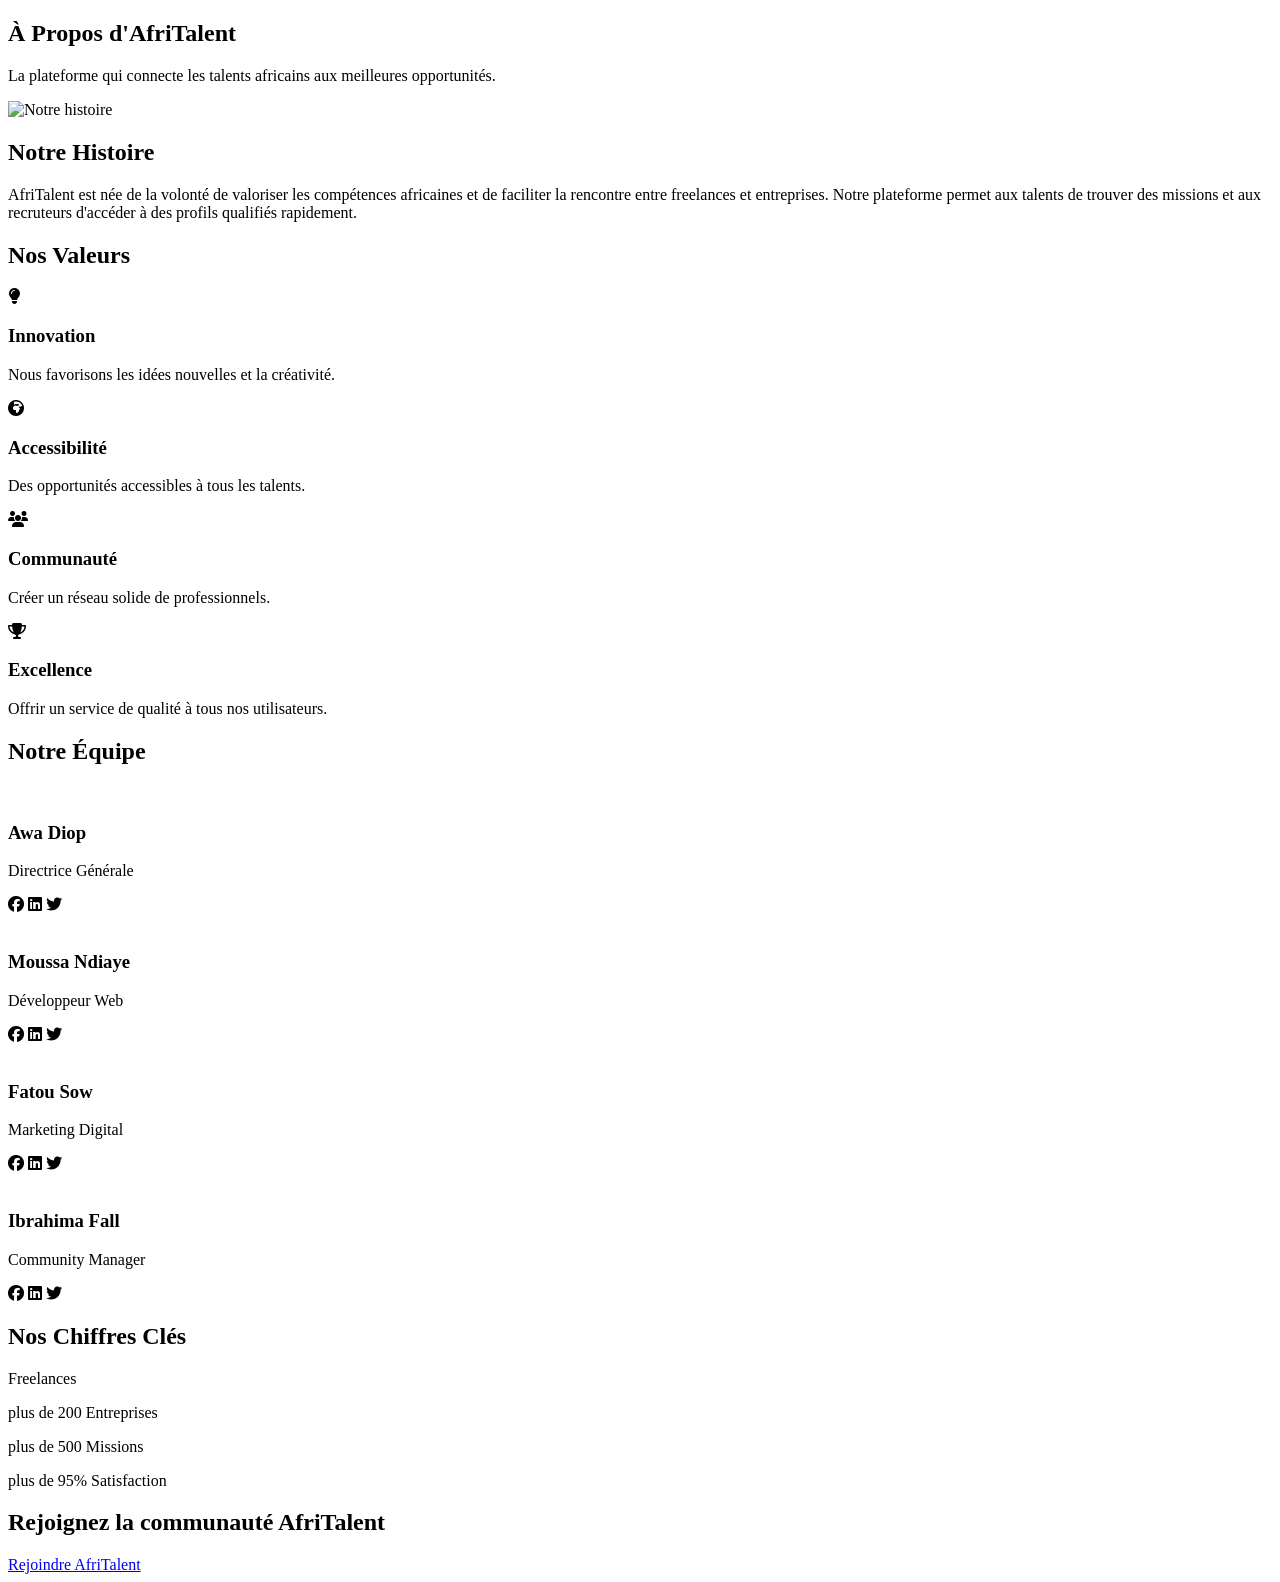
==== about.html @ 9673b074 "COMMIT 3 : Page A propos - section Chiffres Clés" ====
<!DOCTYPE html>
<html lang="fr">

<head>
    <meta charset="UTF-8">
    <meta name="viewport" content="width=device-width, initial-scale=1.0">
    <title>À Propos - AfriTalent</title>

    <link rel="stylesheet" href="style.css">

    <link rel="stylesheet"
        href="https://cdnjs.cloudflare.com/ajax/libs/font-awesome/6.5.1/css/all.min.css">
</head>

<body>

    <!-- HERO -->

    <section class="hero">
        <h1>À Propos d'AfriTalent</h1>
        <p>La plateforme qui connecte les talents africains aux meilleures opportunités.</p>
    </section>

    <!-- NOTRE HISTOIRE -->

    <section class="histoire">

        <div class="histoire-image">
            <img src="images/histoire.jpg" alt="Notre histoire">
        </div>

        <div class="histoire-text">
            <h2>Notre Histoire</h2>

            <p>
                AfriTalent est née de la volonté de valoriser les compétences africaines
                et de faciliter la rencontre entre freelances et entreprises.
                Notre plateforme permet aux talents de trouver des missions et aux
                recruteurs d'accéder à des profils qualifiés rapidement.
            </p>

        </div>

    </section>

    <!-- NOS VALEURS -->

    <section class="valeurs">

        <h2>Nos Valeurs</h2>

        <div class="valeurs-grid">

            <div class="valeur">
                <i class="fas fa-lightbulb"></i>
                <h3>Innovation</h3>
                <p>Nous favorisons les idées nouvelles et la créativité.</p>
            </div>

            <div class="valeur">
                <i class="fas fa-globe-africa"></i>
                <h3>Accessibilité</h3>
                <p>Des opportunités accessibles à tous les talents.</p>
            </div>

            <div class="valeur">
                <i class="fas fa-users"></i>
                <h3>Communauté</h3>
                <p>Créer un réseau solide de professionnels.</p>
            </div>

            <div class="valeur">
                <i class="fas fa-trophy"></i>
                <h3>Excellence</h3>
                <p>Offrir un service de qualité à tous nos utilisateurs.</p>
            </div>

        </div>

    </section>

    <!-- EQUIPE -->

    <section class="equipe">

        <h2>Notre Équipe</h2>

        <div class="equipe-grid">

            <div class="membre">
                <img src="images/membre1.jpg" alt="">
                <h3>Awa Diop</h3>
                <p>Directrice Générale</p>

                <div class="social">
                    <i class="fab fa-facebook"></i>
                    <i class="fab fa-linkedin"></i>
                    <i class="fab fa-twitter"></i>
                </div>
            </div>

            <div class="membre">
                <img src="images/membre2.jpg" alt="">
                <h3>Moussa Ndiaye</h3>
                <p>Développeur Web</p>

                <div class="social">
                    <i class="fab fa-facebook"></i>
                    <i class="fab fa-linkedin"></i>
                    <i class="fab fa-twitter"></i>
                </div>
            </div>

            <div class="membre">
                <img src="images/membre3.jpg" alt="">
                <h3>Fatou Sow</h3>
                <p>Marketing Digital</p>

                <div class="social">
                    <i class="fab fa-facebook"></i>
                    <i class="fab fa-linkedin"></i>
                    <i class="fab fa-twitter"></i>
                </div>
            </div>

            <div class="membre">
                <img src="images/membre4.jpg" alt="">
                <h3>Ibrahima Fall</h3>
                <p>Community Manager</p>

                <div class="social">
                    <i class="fab fa-facebook"></i>
                    <i class="fab fa-linkedin"></i>
                    <i class="fab fa-twitter"></i>
                </div>
            </div>

        </div>

    </section>

    <!-- CHIFFRES CLES -->

    <section class="stats">

        <h2>Nos Chiffres Clés</h2>

        <div class="stats-grid">

            <div class="box">
                <span class="counter" data-target="1000"></span>
                <p>Freelances</p>
            </div>

            <div class="box">
                <span class="counter" data-target="200"></span>
                <p>plus de 200 Entreprises</p>
            </div>

            <div class="box">
                <span class="counter" data-target="500"></span>
                <p>plus de 500 Missions</p>
            </div>

            <div class="box">
                <span class="counter" data-target="95"></span>
                <p> plus de 95% Satisfaction</p>
            </div>

        </div>

    </section>

    <!-- CTA -->

    <section class="cta">

        <h2>Rejoignez la communauté AfriTalent</h2>

        <a href="#" class="btn">
            Rejoindre AfriTalent
        </a>

    </section>

    <script src="main.js"></script>

</body>
</html>
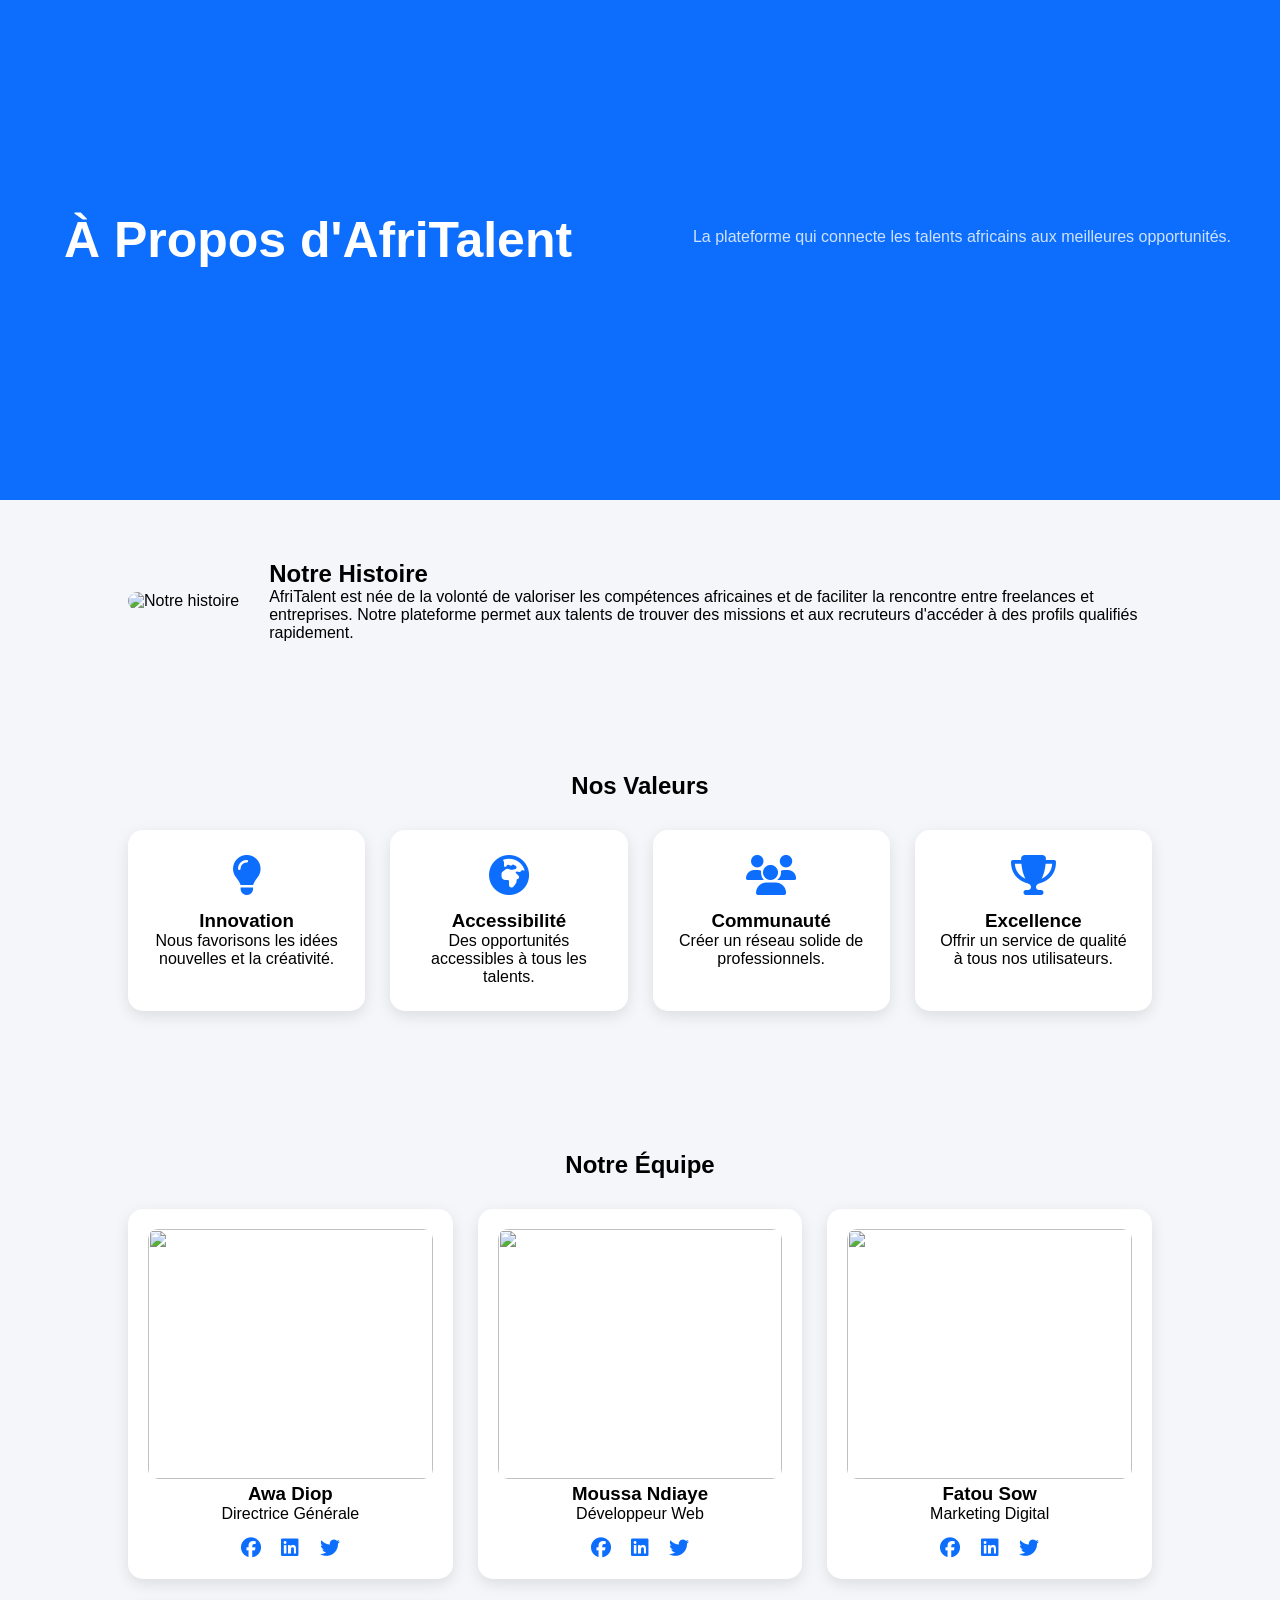
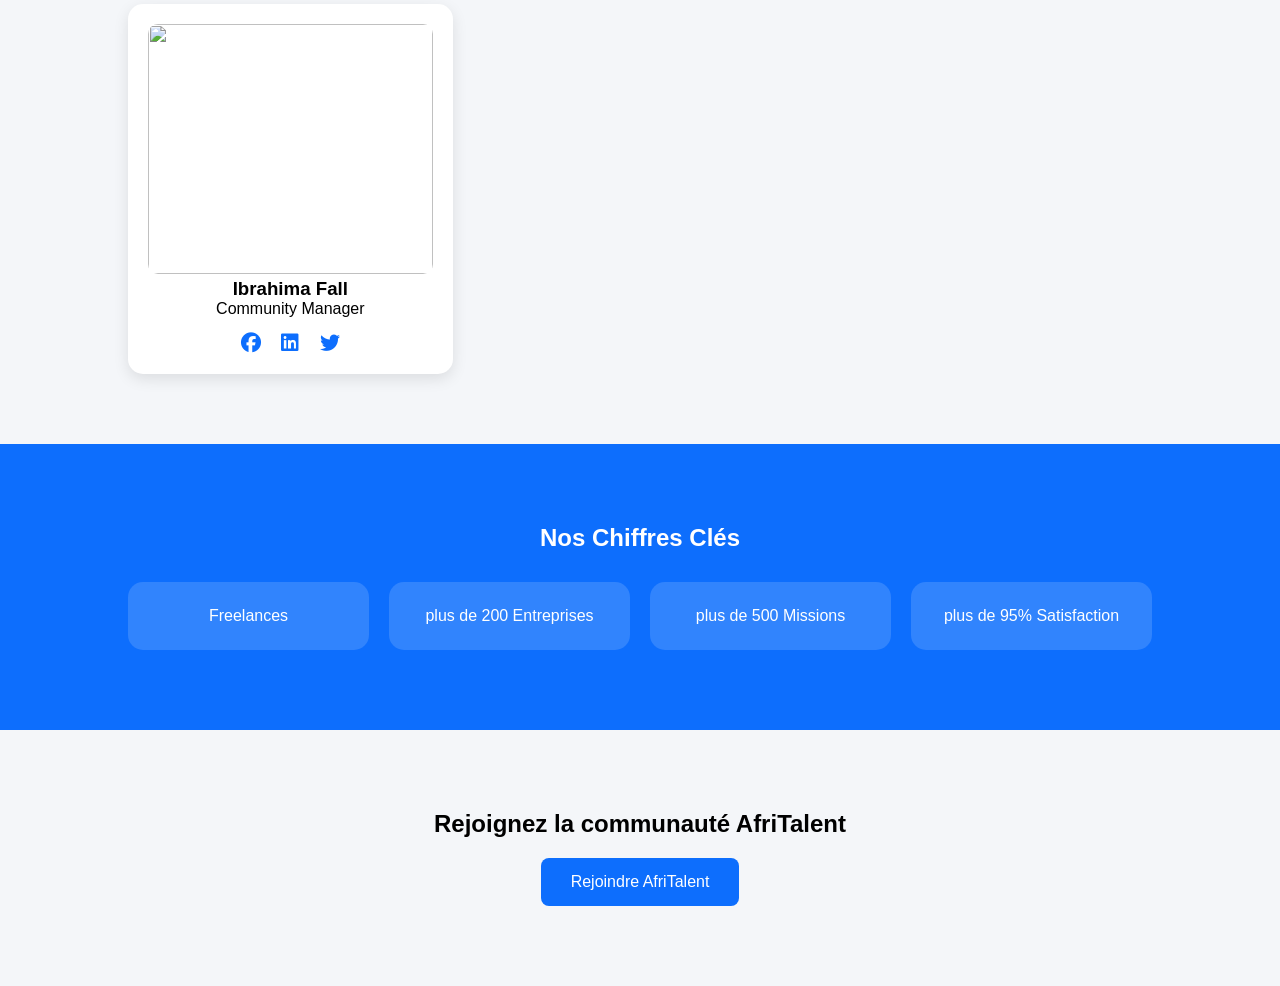
==== commit 9d9ea8ac: "Mise a jour section A propo + compteur animé" ====
--- a/about.html
+++ b/about.html
@@ -6,7 +6,7 @@
     <meta name="viewport" content="width=device-width, initial-scale=1.0">
     <title>À Propos - AfriTalent</title>
 
-    <link rel="stylesheet" href="style.css">
+    <link rel="stylesheet" href="css/style.css">
 
     <link rel="stylesheet"
         href="https://cdnjs.cloudflare.com/ajax/libs/font-awesome/6.5.1/css/all.min.css">
@@ -183,7 +183,7 @@
 
     </section>
 
-    <script src="main.js"></script>
+    <script src="js/main.js"></script>
 
 </body>
 </html>
--- a/css/style.css
+++ b/css/style.css
@@ -0,0 +1,1252 @@
+/* =========================
+   RESET
+========================= */
+
+*{
+    margin:0;
+    padding:0;
+    box-sizing:border-box;
+}
+
+body{
+    font-family:Arial, Helvetica, sans-serif;
+    background:#fff;
+}
+
+/* =========================
+   VARIABLES
+========================= */
+
+:root{
+    --af-primary:#E8541C;
+    --af-dark:#1A1A2E;
+    --af-accent:#F5A623;
+    --af-light:#F7F4EF;
+    --af-text:#2C2C2A;
+}
+
+/* =========================
+   NAVBAR
+========================= */
+
+.nav-bar{
+    background:var(--af-dark);
+    padding:10px 20px;
+    display:flex;
+    align-items:center;
+    justify-content:space-between;
+}
+
+.nav-logo{
+    display:flex;
+    align-items:center;
+    gap:8px;
+    color:#fff;
+    font-size:18px;
+    font-weight:bold;
+}
+
+.logo-badge{
+    width:30px;
+    height:30px;
+    border-radius:6px;
+    background:var(--af-primary);
+    color:#fff;
+    display:flex;
+    justify-content:center;
+    align-items:center;
+}
+
+.nav-links{
+    list-style:none;
+    display:flex;
+    gap:20px;
+}
+
+.nav-links li{
+    color:#fff;
+    cursor:pointer;
+}
+
+.nav-links a{
+    color:#fff;
+    text-decoration:none;
+}
+
+.nav-links li:hover,
+.nav-links a:hover{
+    color:var(--af-primary);
+}
+
+.nav-cta{
+    background:var(--af-primary);
+    color:#fff;
+    padding:8px 15px;
+    border-radius:6px;
+    cursor:pointer;
+    font-weight:600;
+}
+
+.dark-toggle{
+    border:1px solid rgba(255,255,255,.2);
+    color:#fff;
+    padding:6px 10px;
+    border-radius:6px;
+    cursor:pointer;
+}
+
+/* =========================
+   HERO
+========================= */
+
+.hero{
+    background:var(--af-dark);
+    min-height:500px;
+    padding:50px;
+    display:grid;
+    grid-template-columns:1fr 1fr;
+    align-items:center;
+    gap:40px;
+}
+
+.hero-tag{
+    display:inline-block;
+    background:rgba(232,84,28,.15);
+    color:var(--af-primary);
+    padding:6px 15px;
+    border-radius:20px;
+    margin-bottom:15px;
+}
+
+.hero h1{
+    color:#fff;
+    font-size:50px;
+    line-height:1.2;
+    margin-bottom:20px;
+}
+
+.hero h1 span{
+    color:var(--af-primary);
+}
+
+.hero p{
+    color:rgba(255,255,255,.8);
+    line-height:1.8;
+    margin-bottom:25px;
+}
+
+.hero-btns{
+    display:flex;
+    gap:15px;
+}
+
+.btn-primary{
+    background:var(--af-primary);
+    color:#fff;
+    padding:12px 20px;
+    border-radius:8px;
+    cursor:pointer;
+}
+
+.btn-outline{
+    border:1px solid rgba(255,255,255,.4);
+    color:#fff;
+    padding:12px 20px;
+    border-radius:8px;
+    cursor:pointer;
+}
+
+.hero-visual{
+    background:rgba(232,84,28,.08);
+    border:1px solid rgba(232,84,28,.2);
+    border-radius:15px;
+    padding:25px;
+}
+
+.hero-map-bg{
+    text-align:center;
+    font-size:80px;
+    margin-bottom:20px;
+}
+
+.float-card{
+    background:rgba(255,255,255,.08);
+    border:1px solid rgba(255,255,255,.1);
+    border-radius:10px;
+    padding:10px;
+    display:flex;
+    align-items:center;
+    gap:10px;
+    margin-bottom:10px;
+    color:#fff;
+}
+
+.avatar{
+    width:35px;
+    height:35px;
+    border-radius:50%;
+    background:var(--af-primary);
+    color:#fff;
+    display:flex;
+    justify-content:center;
+    align-items:center;
+    font-weight:bold;
+}
+
+.online-dot{
+    width:8px;
+    height:8px;
+    border-radius:50%;
+    background:#22c55e;
+    margin-left:auto;
+}
+
+/* =========================
+   STATS
+========================= */
+
+.stats-bar{
+    background:var(--af-primary);
+    display:grid;
+    grid-template-columns:repeat(3,1fr);
+    text-align:center;
+    padding:20px;
+}
+
+.stat-num{
+    color:#fff;
+    font-size:30px;
+    font-weight:bold;
+}
+
+.stat-label{
+    color:rgba(255,255,255,.8);
+    margin-top:5px;
+}
+/* =========================
+   SECTIONS
+========================= */
+
+.section{
+    padding:50px;
+}
+
+.section-alt{
+    padding:50px;
+    background:#f8f8f8;
+}
+
+.section-label{
+    color:var(--af-primary);
+    text-transform:uppercase;
+    letter-spacing:2px;
+    font-size:12px;
+    margin-bottom:10px;
+}
+
+.section-title{
+    font-size:32px;
+    font-weight:bold;
+    margin-bottom:30px;
+    color:var(--af-dark);
+}
+
+/* =========================
+   COMMENT ÇA MARCHE
+========================= */
+
+.bento-grid{
+    display:grid;
+    grid-template-columns:2fr 1fr 1fr;
+    gap:15px;
+}
+
+.bento-card{
+    background:#fff;
+    border:1px solid #e5e5e5;
+    border-radius:15px;
+    padding:20px;
+    transition:0.3s;
+}
+
+.bento-card:hover{
+    transform:translateY(-5px);
+    box-shadow:0 10px 25px rgba(0,0,0,.08);
+}
+
+/* =========================
+   SECTIONS
+========================= */
+
+.section{
+    padding:50px;
+}
+
+.section-alt{
+    padding:50px;
+    background:#f8f8f8;
+}
+
+.section-label{
+    color:var(--af-primary);
+    text-transform:uppercase;
+    letter-spacing:2px;
+    font-size:12px;
+    margin-bottom:10px;
+}
+
+.section-title{
+    font-size:32px;
+    font-weight:bold;
+    margin-bottom:30px;
+    color:var(--af-dark);
+}
+
+/* =========================
+   COMMENT ÇA MARCHE
+========================= */
+
+.bento-grid{
+    display:grid;
+    grid-template-columns:2fr 1fr 1fr;
+    gap:15px;
+}
+
+.bento-card{
+    background:#fff;
+    border:1px solid #e5e5e5;
+    border-radius:15px;
+    padding:20px;
+    transition:0.3s;
+}
+
+.bento-card:hover{
+    transform:translateY(-5px);
+    box-shadow:0 10px 25px rgba(0,0,0,.08);
+}
+
+.bento-big{
+    grid-row:span 2;
+}
+
+.bento-step-num{
+    font-size:40px;
+    font-weight:bold;
+    color:rgba(232,84,28,.3);
+    margin-bottom:10px;
+}
+
+.bento-icon{
+    font-size:30px;
+    margin-bottom:15px;
+}
+
+.bento-card h3{
+    margin-bottom:10px;
+    color:var(--af-dark);
+}
+
+.bento-card p{
+    color:#666;
+    line-height:1.7;
+}
+
+/* =========================
+   CATÉGORIES
+========================= */
+
+.cat-grid{
+    display:grid;
+    grid-template-columns:repeat(3,1fr);
+    gap:20px;
+}
+
+.cat-card{
+    background:#fff;
+    border:1px solid #ddd;
+    border-radius:12px;
+    padding:25px;
+    text-align:center;
+    transition:0.3s;
+    cursor:pointer;
+}
+
+.cat-card:hover{
+    border-color:var(--af-primary);
+    transform:translateY(-5px);
+}
+
+.cat-icon{
+    font-size:40px;
+    margin-bottom:10px;
+}
+
+.cat-name{
+    font-size:18px;
+    font-weight:600;
+    color:var(--af-dark);
+    margin-bottom:5px;
+}
+
+.cat-count{
+    color:#777;
+    font-size:14px;
+}
+
+/* =========================
+   PAGE FREELANCES
+========================= */
+
+.filter-bar{
+    display:flex;
+    gap:10px;
+    margin-bottom:30px;
+    flex-wrap:wrap;
+}
+
+.filter-btn{
+    border:1px solid #ddd;
+    background:#fff;
+    padding:10px 18px;
+    border-radius:25px;
+    cursor:pointer;
+    transition:0.3s;
+}
+
+.filter-btn:hover{
+    background:var(--af-primary);
+    color:#fff;
+    border-color:var(--af-primary);
+}
+
+.filter-btn.active{
+    background:var(--af-primary);
+    color:#fff;
+    border-color:var(--af-primary);
+}
+
+.freelance-grid{
+    display:grid;
+    grid-template-columns:repeat(3,1fr);
+    gap:20px;
+}
+
+.fl-card{
+    background:#fff;
+    border:1px solid #ddd;
+    border-radius:15px;
+    padding:20px;
+    transition:0.3s;
+}
+
+.fl-card:hover{
+    transform:translateY(-5px);
+    box-shadow:0 10px 25px rgba(0,0,0,.08);
+}
+
+.fl-avatar{
+    width:60px;
+    height:60px;
+    border-radius:50%;
+    background:var(--af-primary);
+    color:#fff;
+    display:flex;
+    align-items:center;
+    justify-content:center;
+    font-weight:bold;
+    margin-bottom:15px;
+}
+
+.fl-name{
+    font-size:18px;
+    font-weight:600;
+    color:var(--af-dark);
+    margin-bottom:5px;
+}
+
+.fl-role{
+    color:#666;
+    margin-bottom:10px;
+}
+
+.fl-stars{
+    color:#f5a623;
+    margin-bottom:10px;
+    font-size:18px;
+}
+
+.fl-rate{
+    display:inline-block;
+    background:rgba(232,84,28,.1);
+    color:var(--af-primary);
+    padding:8px 12px;
+    border-radius:8px;
+    font-weight:600;
+}
+/* =========================
+   TARIFS
+========================= */
+
+.pricing-grid{
+    display:grid;
+    grid-template-columns:repeat(3,1fr);
+    gap:20px;
+}
+
+.price-card{
+    background:#fff;
+    border:1px solid #ddd;
+    border-radius:15px;
+    padding:25px;
+    text-align:center;
+    position:relative;
+    transition:0.3s;
+}
+
+.price-card:hover{
+    transform:translateY(-5px);
+    box-shadow:0 10px 25px rgba(0,0,0,.08);
+}
+
+.price-card.featured{
+    border:2px solid var(--af-primary);
+}
+
+.popular-badge{
+    position:absolute;
+    top:-12px;
+    left:50%;
+    transform:translateX(-50%);
+    background:var(--af-primary);
+    color:#fff;
+    padding:5px 12px;
+    border-radius:20px;
+    font-size:12px;
+}
+
+.price-name{
+    font-size:20px;
+    font-weight:600;
+    margin-bottom:10px;
+}
+
+.price-amount{
+    font-size:40px;
+    font-weight:bold;
+    color:var(--af-primary);
+}
+
+.price-period{
+    color:#777;
+    margin-bottom:20px;
+}
+
+.price-features{
+    text-align:left;
+    margin:20px 0;
+}
+
+.price-feature{
+    margin-bottom:10px;
+}
+
+.price-btn{
+    width:100%;
+    padding:12px;
+    border:none;
+    border-radius:8px;
+    background:var(--af-primary);
+    color:#fff;
+    cursor:pointer;
+}
+
+/* =========================
+   FAQ
+========================= */
+
+.faq-item{
+    margin-bottom:10px;
+}
+
+.faq-body{
+    line-height:1.8;
+    color:#666;
+}
+
+/* =========================
+   ABOUT
+========================= */
+
+.team-grid{
+    display:grid;
+    grid-template-columns:repeat(4,1fr);
+    gap:20px;
+}
+
+.team-card{
+    background:#fff;
+    border:1px solid #ddd;
+    border-radius:15px;
+    padding:20px;
+    text-align:center;
+}
+
+.team-avatar{
+    width:70px;
+    height:70px;
+    border-radius:50%;
+    margin:auto;
+    margin-bottom:15px;
+    display:flex;
+    align-items:center;
+    justify-content:center;
+    color:#fff;
+    background:var(--af-primary);
+    font-size:22px;
+    font-weight:bold;
+}
+
+.team-name{
+    font-size:18px;
+    font-weight:600;
+}
+
+.team-role{
+    color:#777;
+}
+
+.values-grid{
+    display:grid;
+    grid-template-columns:repeat(4,1fr);
+    gap:20px;
+}
+
+.value-card{
+    background:#fff;
+    border:1px solid #ddd;
+    border-radius:15px;
+    padding:20px;
+    text-align:center;
+}
+
+.value-icon{
+    font-size:40px;
+    margin-bottom:10px;
+}
+
+.value-name{
+    font-size:18px;
+    font-weight:600;
+    margin-bottom:10px;
+}
+
+.value-desc{
+    color:#666;
+    line-height:1.7;
+}
+
+/* =========================
+   CONTACT
+========================= */
+
+.contact-grid{
+    display:grid;
+    grid-template-columns:2fr 1fr;
+    gap:30px;
+}
+
+.form-group{
+    margin-bottom:15px;
+}
+
+.form-label{
+    display:block;
+    margin-bottom:5px;
+    font-weight:600;
+}
+
+.form-input{
+    width:100%;
+    padding:12px;
+    border:1px solid #ddd;
+    border-radius:8px;
+}
+
+.form-input:focus{
+    outline:none;
+    border-color:var(--af-primary);
+}
+
+.form-error{
+    color:red;
+    font-size:13px;
+    margin-top:5px;
+}
+
+.contact-info{
+    line-height:2;
+}
+
+.map-placeholder{
+    margin-top:20px;
+    border:1px solid #ddd;
+    border-radius:10px;
+    height:180px;
+    display:flex;
+    align-items:center;
+    justify-content:center;
+    background:#f5f5f5;
+}
+
+/* =========================
+   CTA
+========================= */
+
+.cta-section{
+    background:var(--af-primary);
+    text-align:center;
+    padding:60px 20px;
+}
+
+.cta-section h2{
+    color:#fff;
+    margin-bottom:15px;
+}
+
+.cta-section p{
+    color:rgba(255,255,255,.8);
+    margin-bottom:20px;
+}
+
+/* =========================
+   FOOTER
+========================= */
+
+.footer{
+    background:#111;
+    color:#fff;
+    padding:50px;
+    display:grid;
+    grid-template-columns:repeat(3,1fr);
+    gap:30px;
+}
+
+.footer h3,
+.footer h4{
+    margin-bottom:15px;
+}
+
+.footer p{
+    color:rgba(255,255,255,.7);
+    margin-bottom:10px;
+}
+
+.footer-copy{
+    background:#000;
+    color:#999;
+    text-align:center;
+    padding:15px;
+}
+
+/* =========================
+   RESPONSIVE
+========================= */
+
+@media(max-width:992px){
+
+    .hero{
+        grid-template-columns:1fr;
+    }
+
+    .bento-grid{
+        grid-template-columns:1fr;
+    }
+
+    .cat-grid{
+        grid-template-columns:1fr 1fr;
+    }
+
+    .freelance-grid{
+        grid-template-columns:1fr 1fr;
+    }
+
+    .pricing-grid{
+        grid-template-columns:1fr;
+    }
+
+    .team-grid{
+        grid-template-columns:1fr 1fr;
+    }
+
+    .values-grid{
+        grid-template-columns:1fr 1fr;
+    }
+
+    .contact-grid{
+        grid-template-columns:1fr;
+    }
+
+    .footer{
+        grid-template-columns:1fr;
+    }
+}
+
+@media(max-width:768px){
+
+    .nav-bar{
+        flex-direction:column;
+        gap:15px;
+    }
+
+    .nav-links{
+        flex-wrap:wrap;
+        justify-content:center;
+    }
+
+    .cat-grid,
+    .freelance-grid,
+    .team-grid,
+    .values-grid{
+        grid-template-columns:1fr;
+    }
+
+    .hero h1{
+        font-size:35px;
+    }
+}
+ /* tablette 768px */
+ @media(max-width:768px) {
+  .nav-bar nav {
+    display: none; /* cache  le menu ,on mettra le burger aprés */
+  }
+  .container {
+    padding: 20px;
+  }
+}
+/* mobile 375px */
+@media(max-width:375px) {
+  h1 {
+    font-size:24px;
+  }
+  .container {
+    padding: 10px;
+  }
+  }
+ card-img-top { 
+  height: 250px; 
+  object-fit: cover; 
+}
+
+.stars { 
+  color: #ffc107; 
+}
+
+.freelance-card {
+  transition: all 0.3s ease;
+}
+
+/* Media queries responsive */
+@media (max-width: 576px) {
+  .card-img-top { 
+    height: 200px; 
+  }}
+
+  .card-title {
+    font-size: 1.1rem;
+  }
+ 
+ *{
+    margin : 0;
+    padding: 0;
+    box-sizing:border-box ;
+}
+
+body{
+    font-family:Arial, sans-serif;
+    background:#f4f6f9;
+}
+
+header{
+    background:#0d6efd;
+    color:white;
+    text-align:center;
+    padding:60px 20px;
+}
+
+header h1{
+    font-size:3rem;
+}
+
+.pricing{
+    max-width:1200px;
+    margin:60px auto;
+    display:grid;
+    grid-template-columns:repeat(auto-fit,minmax(300px,1fr));
+    gap:30px;
+    padding:20px;
+}
+
+.card-plan{
+    background:white;
+    padding:35px;
+    border-radius:20px;
+    box-shadow:0 5px 20px rgba(0,0,0,.1);
+    text-align:center;
+    transition:.4s;
+    position:relative;
+}
+
+.card-plan:hover{
+    transform:translateY(-10px);
+}
+
+.popular{
+    border:4px solid #0d6efd;
+    transform:scale(1.05);
+}
+
+.badge-pop{
+    position:absolute;
+    top:-15px;
+    right:20px;
+    background:#ff9800;
+    color:white;
+    padding:8px 15px;
+    border-radius:30px;
+    font-size:12px;
+    font-weight:bold;
+}
+
+.price{
+    font-size:35px;
+    color:#0d6efd;
+    font-weight:bold;
+    margin:20px 0;
+}
+
+.price span{
+    font-size:16px;
+}
+
+.card-plan ul{
+    list-style:none;
+    margin:20px 0;
+}
+
+.card-plan ul li{
+    padding:10px;
+}
+
+.fa-check{
+    color:green;
+}
+
+.fa-xmark{
+    color:red;
+}
+
+.btn-plan{
+    background:#0d6efd;
+    color:white;
+    border:none;
+    padding:12px 25px;
+    border-radius:8px;
+    cursor:pointer;
+    font-size:16px;
+}
+
+.btn-plan:hover{
+    background:#084298;
+}
+
+.faq-section{
+    margin-top:80px;
+    margin-bottom:80px;
+}
+
+.faq-title{
+    text-align:center;
+    margin-bottom:30px;
+}
+
+@media(max-width:768px){
+
+    .popular{
+        transform:none;
+    }
+
+    header h1{
+        font-size:2rem;
+    }
+}
+/* HERO ASYMÉTRIQUE */
+.hero {
+    background-color: #0fce55;
+    display: grid;
+    grid-template-columns: 1fr 1fr;
+    gap: 3rem;
+    padding: 4rem var(--espacement);
+}
+.hero h1 span { color: var(--couleur-primaire); }
+
+/* BENTO GRID */
+.bento-grid {
+  display: grid;
+  grid-template-columns: repeat(3, 1fr);
+  gap: 1rem;
+}
+.bento-item {
+  background: white;
+  padding: 2rem;
+  border-radius: var(--border-radius);
+}
+
+/* HOVER EFFETS */
+.card {
+  background: white;
+  padding: 2rem;
+  border-radius: var(--border-radius);
+  transition: all 0.3s ease;
+}
+.card:hover {
+  transform: translateY(-5px);
+  box-shadow: 0 10px 25px rgba(0,0,0,0.1);
+}
+*{
+margin:0;
+padding:0;
+box-sizing:border-box;
+}
+
+body{
+font-family:Arial,sans-serif;
+background:#f5f7fa;
+}
+
+.hero{
+background:#0d6efd;
+color:white;
+text-align:center;
+padding:80px 20px;
+}
+
+.histoire{
+display:flex;
+flex-wrap:wrap;
+align-items:center;
+gap:30px;
+padding:60px 10%;
+}
+
+.histoire img{
+width:100%;
+max-width:500px;
+border-radius:15px;
+}
+
+.histoire-text{
+flex:1;
+}
+
+.valeurs{
+padding:70px 10%;
+text-align:center;
+}
+
+.valeurs-grid{
+display:grid;
+grid-template-columns:repeat(auto-fit,minmax(220px,1fr));
+gap:25px;
+margin-top:30px;
+}
+
+.valeur{
+background:white;
+padding:25px;
+border-radius:15px;
+box-shadow:0 5px 15px rgba(0,0,0,.1);
+}
+
+.valeur i{
+font-size:40px;
+color:#0d6efd;
+margin-bottom:15px;
+}
+
+.equipe{
+padding:70px 10%;
+text-align:center;
+}
+
+.equipe-grid{
+display:grid;
+grid-template-columns:repeat(auto-fit,minmax(250px,1fr));
+gap:25px;
+margin-top:30px;
+}
+
+.membre{
+background:white;
+padding:20px;
+border-radius:15px;
+box-shadow:0 5px 15px rgba(0,0,0,.1);
+}
+
+.membre img{
+width:100%;
+height:250px;
+object-fit:cover;
+border-radius:10px;
+}
+
+.social{
+margin-top:15px;
+}
+
+.social i{
+margin:0 8px;
+font-size:20px;
+color:#0d6efd;
+cursor:pointer;
+}
+
+.stats{
+background:#0d6efd;
+color:white;
+padding:80px 10%;
+text-align:center;
+}
+
+.stats-grid{
+display:grid;
+grid-template-columns:repeat(auto-fit,minmax(200px,1fr));
+gap:20px;
+margin-top:30px;
+}
+
+.box{
+background:rgba(255,255,255,.15);
+padding:25px;
+border-radius:15px;
+}
+
+.counter{
+font-size:40px;
+font-weight:bold;
+}
+
+.cta{
+padding:80px 20px;
+text-align:center;
+}
+
+.btn{
+display:inline-block;
+margin-top:20px;
+padding:15px 30px;
+background:#0d6efd;
+color:white;
+text-decoration:none;
+border-radius:8px;
+}
+*{
+margin:0;
+padding:0;
+box-sizing:border-box;
+font-family:Arial,sans-serif;
+}
+
+body{
+background:#f4f6f9;
+}
+
+.contact{
+padding:60px 10%;
+min-height:100vh;
+display:flex;
+align-items:center;
+justify-content:center;
+}
+
+.contact-container{
+display:grid;
+grid-template-columns:1fr 1fr;
+gap:40px;
+background:white;
+padding:40px;
+border-radius:20px;
+box-shadow:0 10px 30px rgba(0,0,0,.1);
+}
+
+.contact-info h1{
+color:#0d6efd;
+margin-bottom:20px;
+}
+
+.contact-info p{
+margin-bottom:30px;
+color:#555;
+}
+
+.info-box{
+margin-bottom:20px;
+font-size:18px;
+}
+
+.info-box i{
+color:#0d6efd;
+margin-right:10px;
+}
+
+.contact-form form{
+display:flex;
+flex-direction:column;
+gap:15px;
+}
+
+.input-group{
+display:flex;
+flex-direction:column;
+}
+
+input,
+select,
+textarea{
+padding:15px;
+border:1px solid #ccc;
+border-radius:8px;
+font-size:16px;
+}
+
+textarea{
+height:150px;
+resize:none;
+}
+
+button{
+background:#0d6efd;
+color:white;
+border:none;
+padding:15px;
+font-size:18px;
+border-radius:8px;
+cursor:pointer;
+transition:.3s;
+}
+
+button:hover{
+background:#084298;
+}
+
+small{
+color:red;
+margin-top:5px;
+}
+
+@media(max-width:768px){
+
+.contact-container{
+grid-template-columns:1fr;
+}
+
+}
